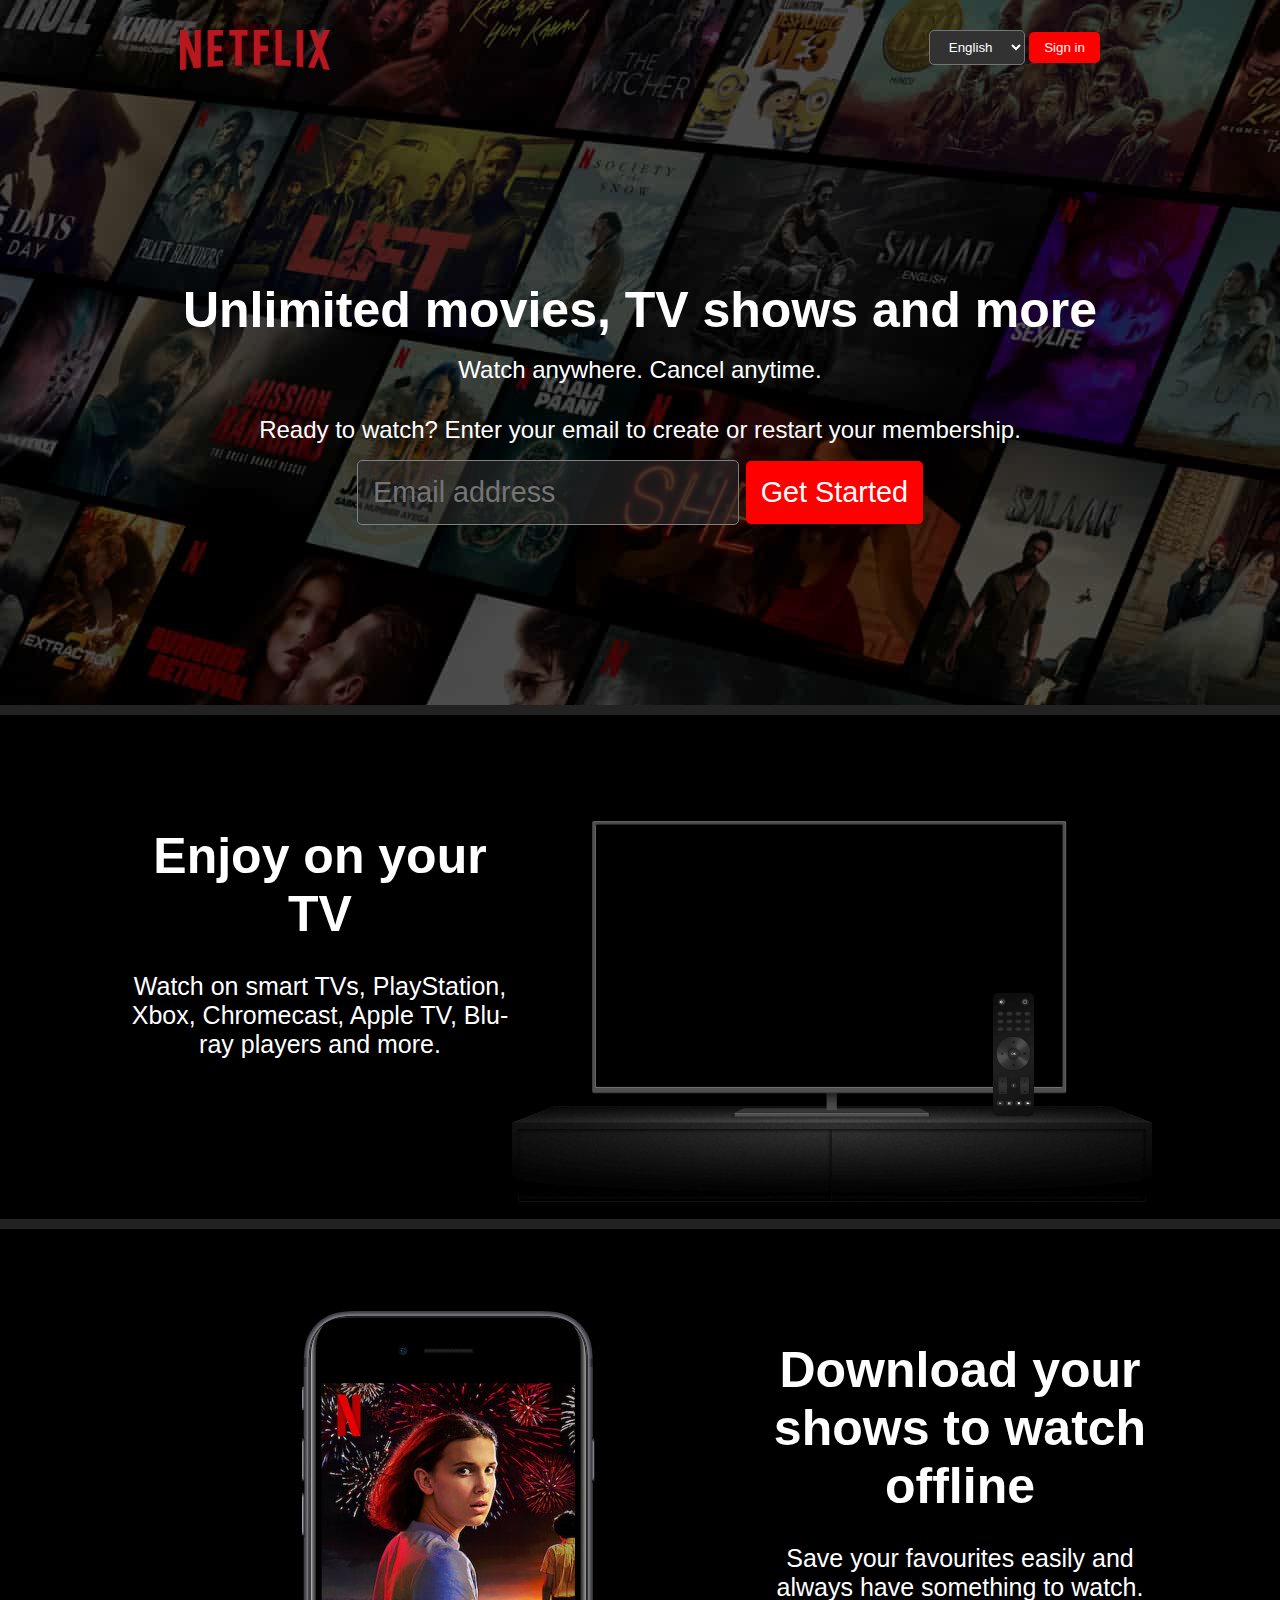
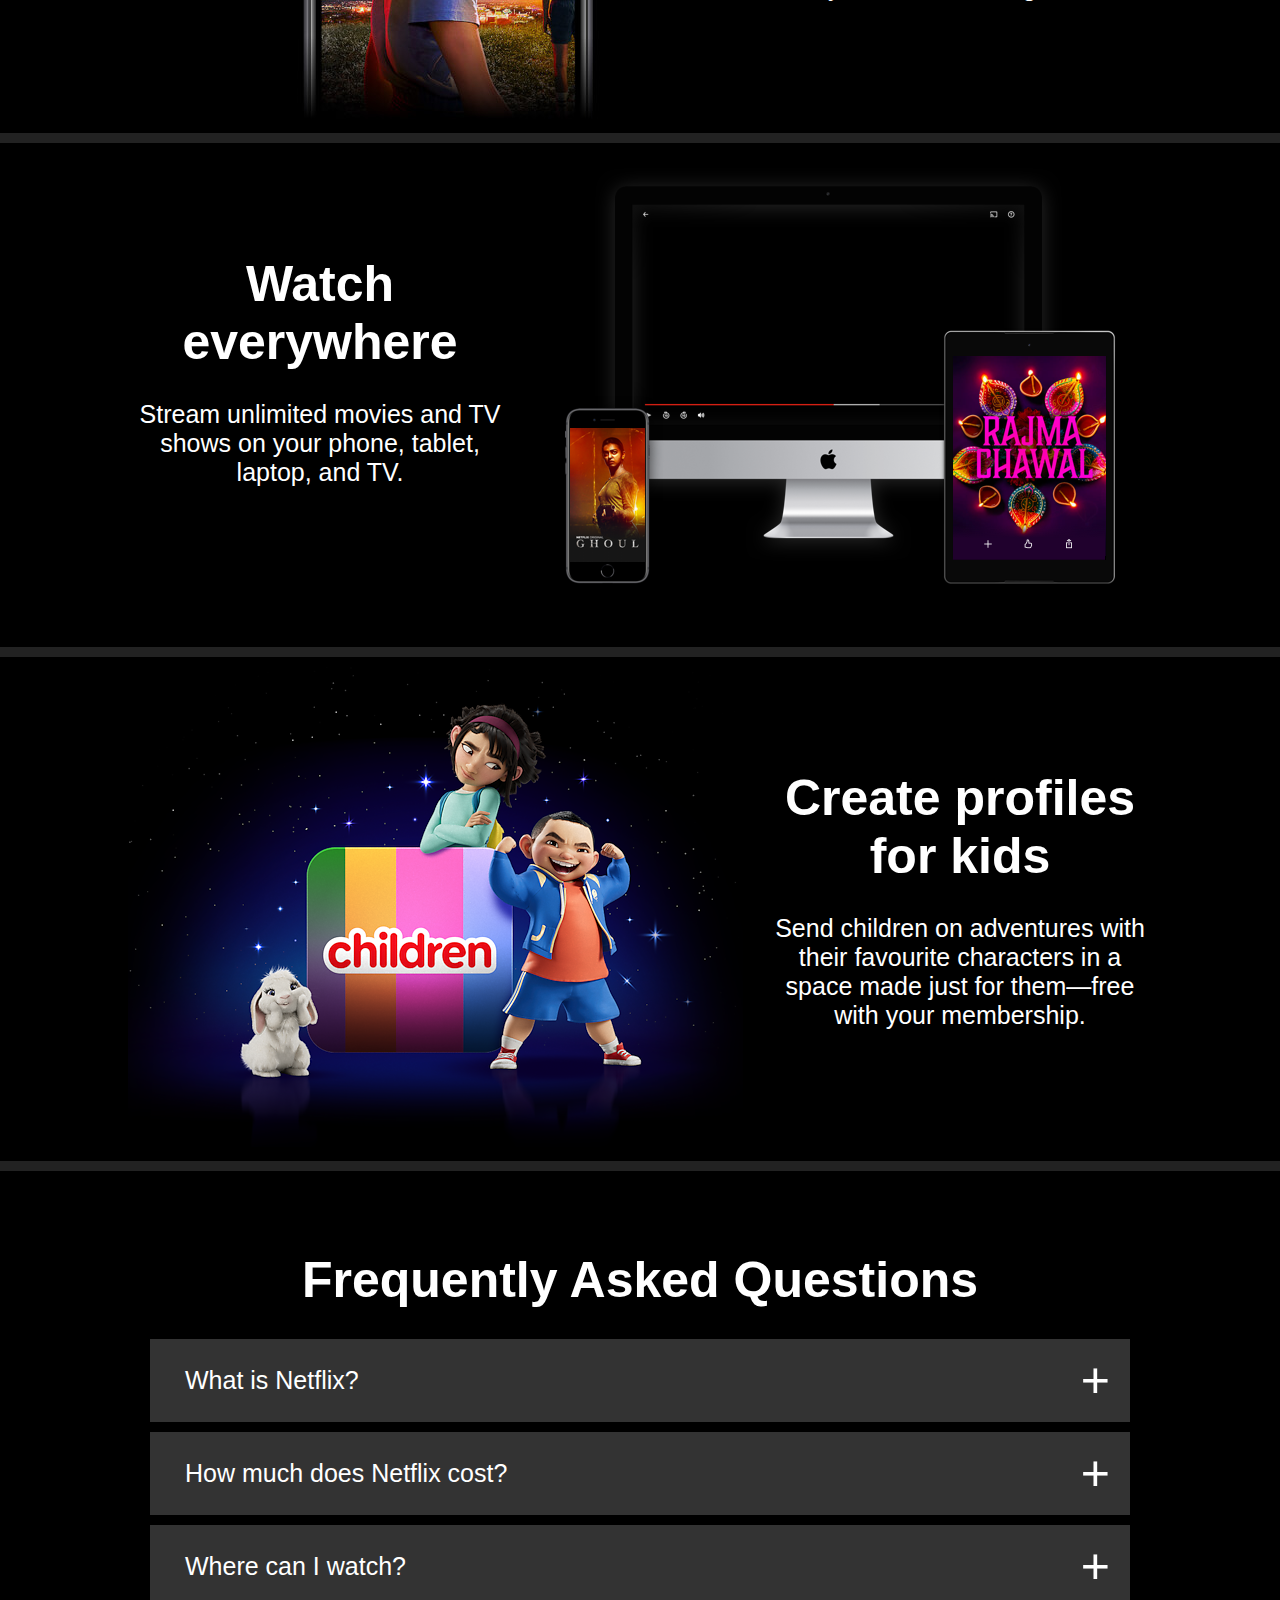
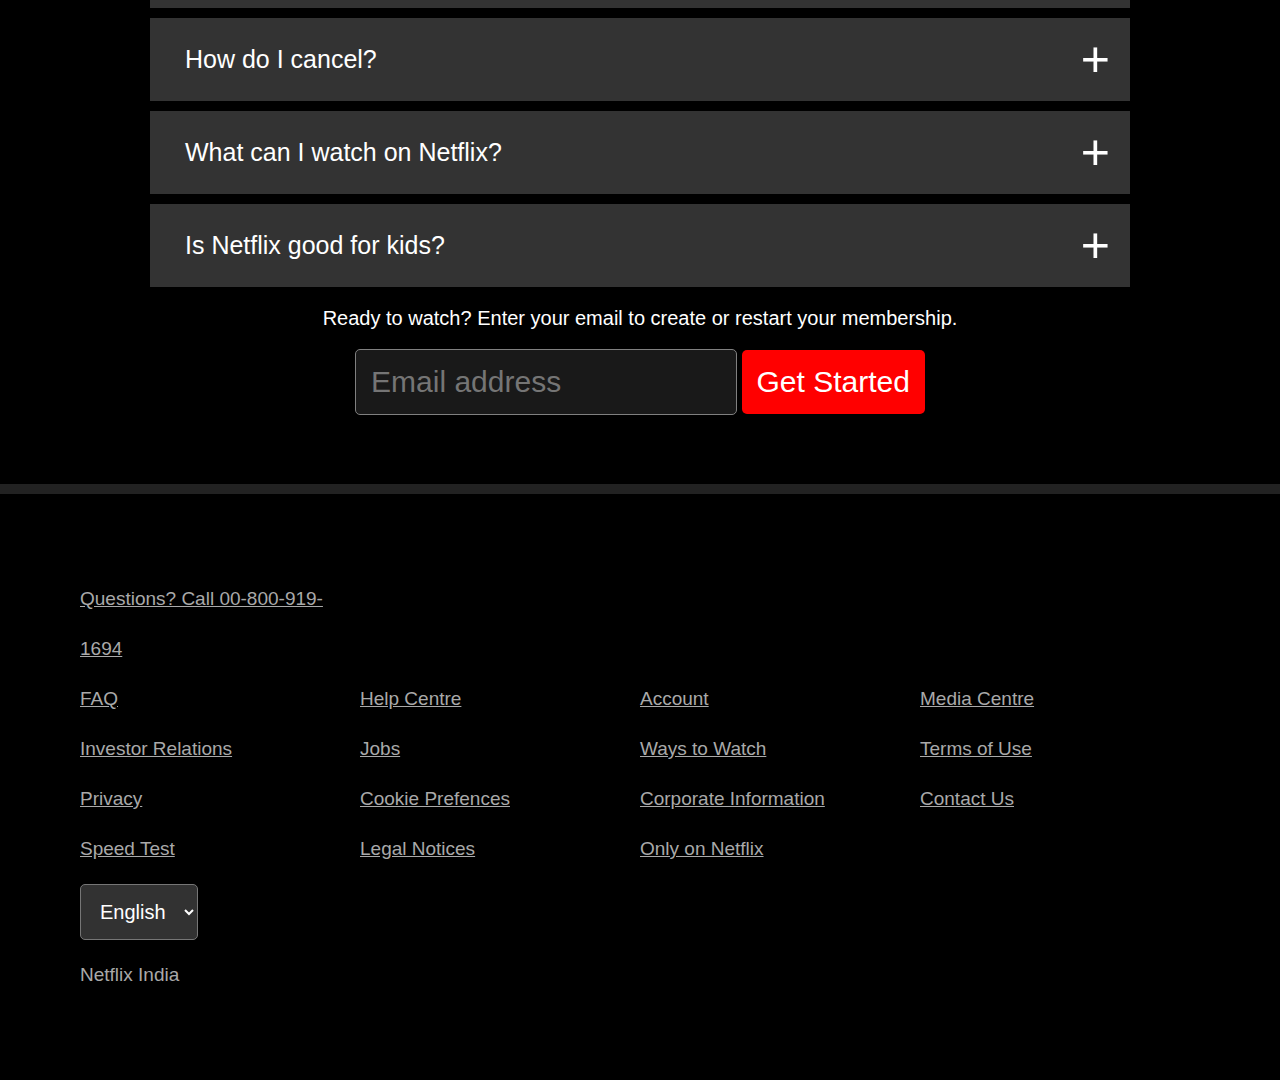
==== projects/Netflix Clone/index.html @ 965a0a36 "Added Projects" ====
<!DOCTYPE html>
<html lang="en">
<head>
    <meta charset="UTF-8">
    <meta name="viewport" content="width=device-width, initial-scale=0.1">
    <title>Netflix India - Watch TV Shows Online, Watch Movie Online</title>
    <link rel="shortcut icon" href="./img/logo.png" type="image/x-icon">
    <link rel="stylesheet" href="style.css">
</head>
<body>
    <div class="welcome">
        <header>
            <img class="full-logo" src="./img/full-logo.png" alt="full-logo">
            <div>
                <select class="lang" id="">
                    <option value="">English</option>
                    <option value="">Hindi</option>
                </select>
                <button class="sign-in">Sign in</button>
            </div>
        </header>
        <main>
            <h1>Unlimited movies, TV shows and more</h1>
            <p>Watch anywhere. Cancel anytime.</p>
            <p>Ready to watch? Enter your email to create or restart your membership.</p>
            <input type="email" placeholder="Email address" class="email">
            <button class="get-started">Get Started </button>
        </main>
    </div>
    <hr>
    <div class="box">
        <div class="text">
            <h1>Enjoy on your TV</h1>
            <br>
            <p>Watch on smart TVs, PlayStation, Xbox, Chromecast, Apple TV, Blu-ray players and more.</p>
        </div>
        <div class="pic">
            <img src="./img/tv.png" alt="">
        </div>
    </div>
    <hr>
    <div class="box">
        <div class="pic">
            <img src="./img/mobile.jpg" alt="">
        </div>
        <div class="text">
            <h1>Download your shows to watch offline</h1>
            <br>
            <p>Save your favourites easily and always have something to watch.</p>
        </div>
    </div>
    <hr>
    <div class="box">
        <div class="text">
            <h1>Watch everywhere</h1>
            <br>
            <p>Stream unlimited movies and TV shows on your phone, tablet, laptop, and TV.</p>
        </div>
        <div class="pic">
            <img src="./img/device-pile-in.png" alt="">
        </div>
    </div>
    <hr>
    <div class="box">
        <div class="pic">
            <img src="./img/animated.png" alt="">
        </div>
        <div class="text">
            <h1>Create profiles for kids</h1>
            <br>
            <p>Send children on adventures with their favourite characters in a space made just for them—free with your membership.</p>
        </div>
    </div>
    <hr>
    <div class="ques">
        <h1>Frequently Asked Questions</h1>
        <button>
            <div class="left">What is Netflix?</div>
            <div class="right">+</div>
        </button>
        <button>
            <div class="left">How much does Netflix cost?</div>
            <div class="right">+</div>
        </button>
        <button>
            <div class="left">Where can I watch?</div>
            <div class="right">+</div>
        </button>
        <button>
            <div class="left">How do I cancel?</div>
            <div class="right">+</div>
        </button>
        <button>
            <div class="left">What can I watch on Netflix?</div>
            <div class="right">+</div>
        </button>
        <button>
            <div class="left">Is Netflix good for kids?</div>
            <div class="right">+</div>
        </button>
        <p>Ready to watch? Enter your email to create or restart your membership.</p>
        <input type="email" placeholder="Email address" class="email">
        <button class="get-started">Get Started </button>
    </div>
    <hr>
    <footer>
        <ul class="items">
            <li>Questions? Call 00-800-919-1694</li>
            <li>FAQ</li>
            <li>Investor Relations</li>
            <li>Privacy</li>
            <li>Speed Test</li>
            <li>
                <select class="lang" id="">
                    <option value="">English</option>
                    <option value="">Hindi</option>
                </select>
            </li>
            <li class="noline">Netflix India</li>
        </ul>
        <ul class="items">
            <li class="hide">Questions? Call 00-800-919-1694</li>
            <li>Help Centre</li>
            <li>Jobs</li>
            <li>Cookie Prefences</li>
            <li>Legal Notices</li>
        </ul>
        <ul class="items">
            <li class="hide">Questions? Call 00-800-919-1694</li>
            <li>Account</li>
            <li>Ways to Watch</li>
            <li>Corporate Information</li>
            <li>Only on Netflix</li>
        </ul>
        <ul class="items">
            <li class="hide">Questions? Call 00-800-919-1694</li>
            <li>Media Centre</li>
            <li>Terms of Use</li>
            <li>Contact Us</li>
        </ul>
    </footer>
</body>
</html>
---- projects/Netflix Clone/style.css ----
*{
    margin: 0;
    padding: 0;
    font-family: sans-serif;
}
h1{
    font-size: 50px;
    color: white;
}
body{
    background-color: black;
}
hr{
    height: 10px;
    background-color: #222;
    border: black;
}
.welcome{
    background: url(./img/bgimg.jpg);    
}
header{
    background-color: rgba(0, 0, 0, 0.6);
    display: flex;
    justify-content: space-between;
    padding: 30px 180px;
}
.full-logo{
    width: 150px;
    height: 40px;
}
.lang{
    background-color: rgb(50, 50, 50);
    padding: 8px 15px;
    color: white;
    border-radius: 5px;
}
.sign-in{
    background-color: red;
    color: white;
    padding: 8px 15px;
    border: none;
    border-radius: 5px;
}
main{
    background-color: rgba(0, 0, 0, 0.6);
    padding: 180px 40px;
    text-align: center;
    color: white;
    font-size: x-large;
    line-height: 250%;
}
.email{
    background-color: rgba(50, 50, 50, 0.5);
    border: 1px solid grey;
    border-radius: 5px;
    padding: 15px;
    width: 350px;
    color: white;
    font-size: larger;
}
.get-started{
    background-color: red;
    color: white;
    padding: 15px;
    border: none;
    border-radius: 5px;
    font-size: larger;
}
.box{
    display: flex;
    color: white;
    padding: 10px 10%;
}
.text{
    margin: 10% 0;
    text-align: center;
    font-size: 25px;
}
.ques{
    text-align: center;
    padding: 60px 150px;
    color: white;
}
.ques h1{
    padding: 20px;
}
.ques p{
    font-size: 20px;
    padding: 10px;
}
.ques button{
    background-color: #333;
    color: white;
    border: none;
    width: 100%;
    display: flex;
    justify-content: space-between;
    padding: 12px 20px;
    margin: 10px 0;
}
.ques button:hover{
    background-color: #444;
}
.ques button .left{
    font-size: 25px;
    padding: 15px;
}
.ques button .right{
    font-size: 50px;
}
.ques .email{
    display: inline;
    font-size: 30px;
}
.ques .get-started{
    background-color: red;
    color: white;
    padding: 15px;
    border: none;
    border-radius: 5px;
    font-size: larger;
    width: unset;
    display: inline;
    font-size: 30px;
}
footer{
    display: flex;
    justify-content: left;
    padding: 80px;
    color: darkgrey;
    font-size: 19px;
}
footer .items li{
    text-decoration: underline;
}
footer .items .noline{
    text-decoration: none;
}
footer .items{
    line-height: 50px;
    list-style: none;
    padding: 0;
    margin: 0;
}
footer .lang{
    font-size: 20px;
    padding: 15px;
    margin: 10px 0;
}
footer .hide{
    visibility: hidden;
}
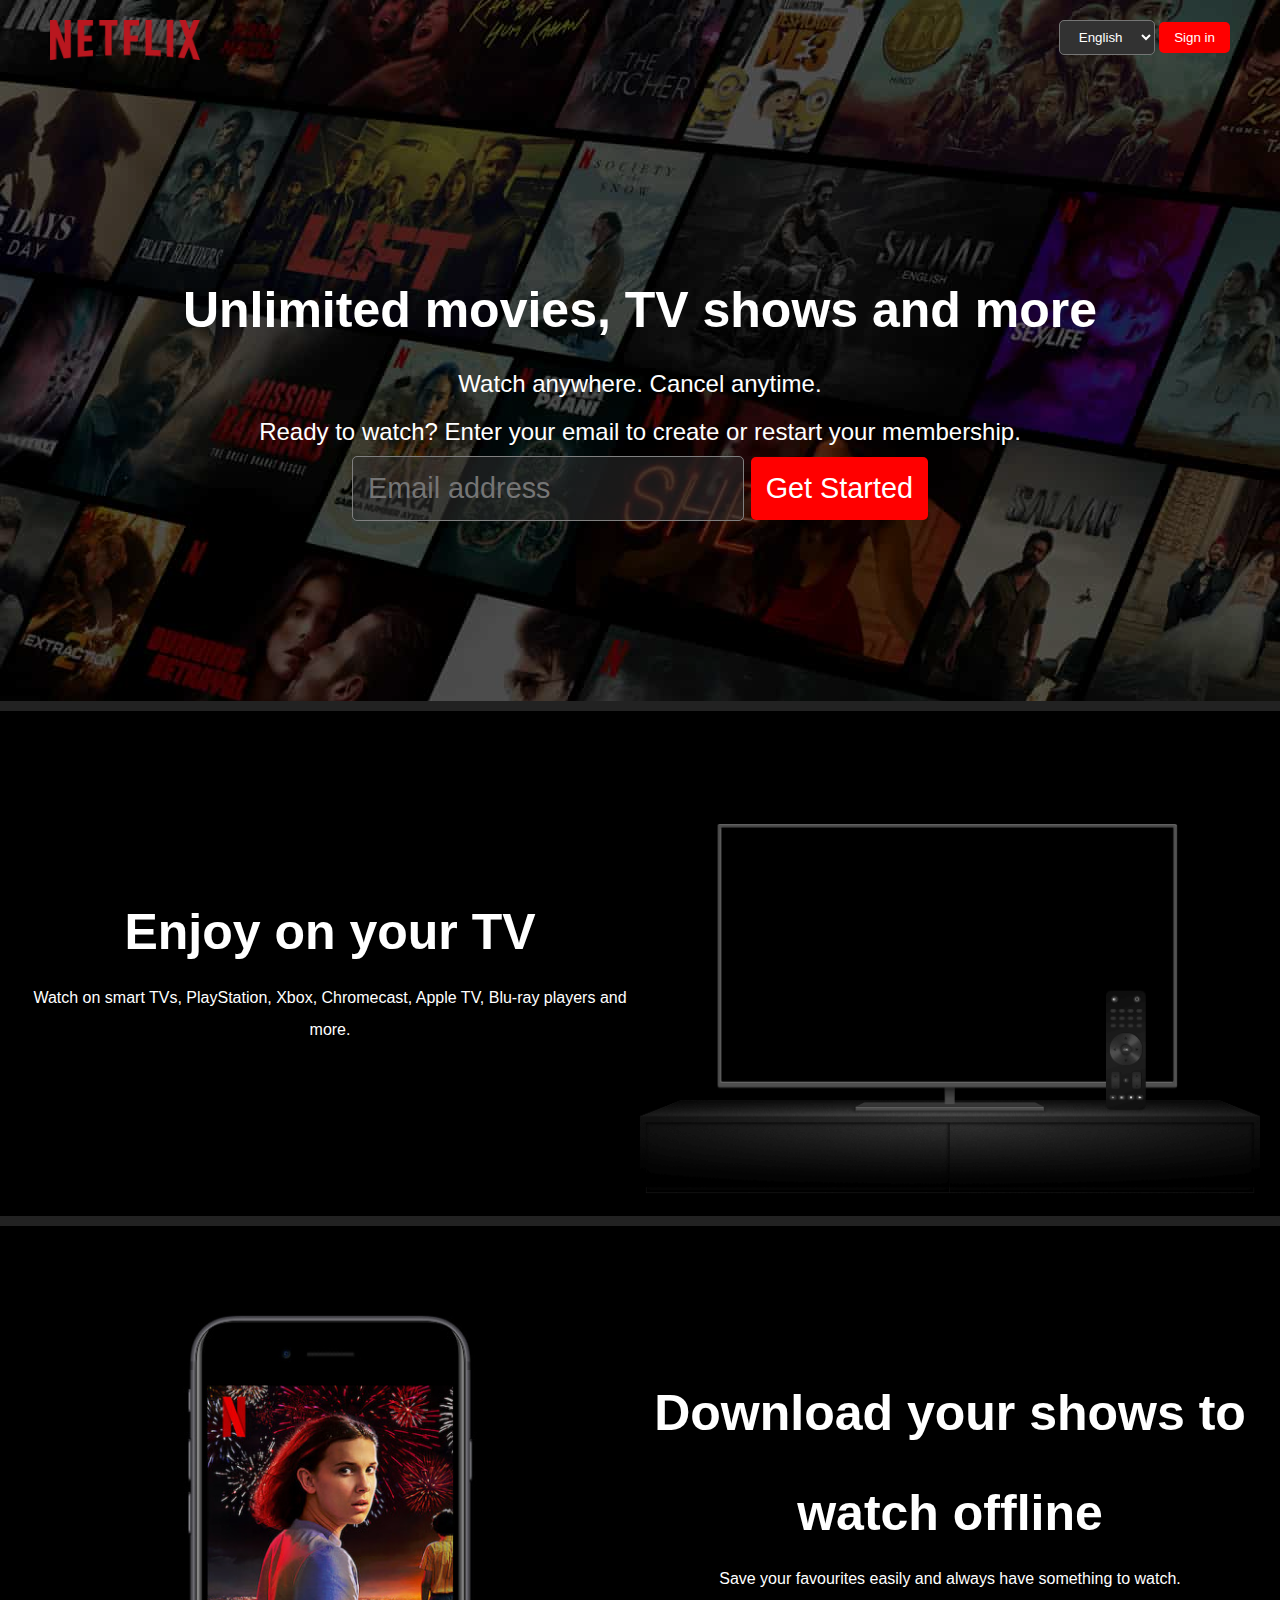
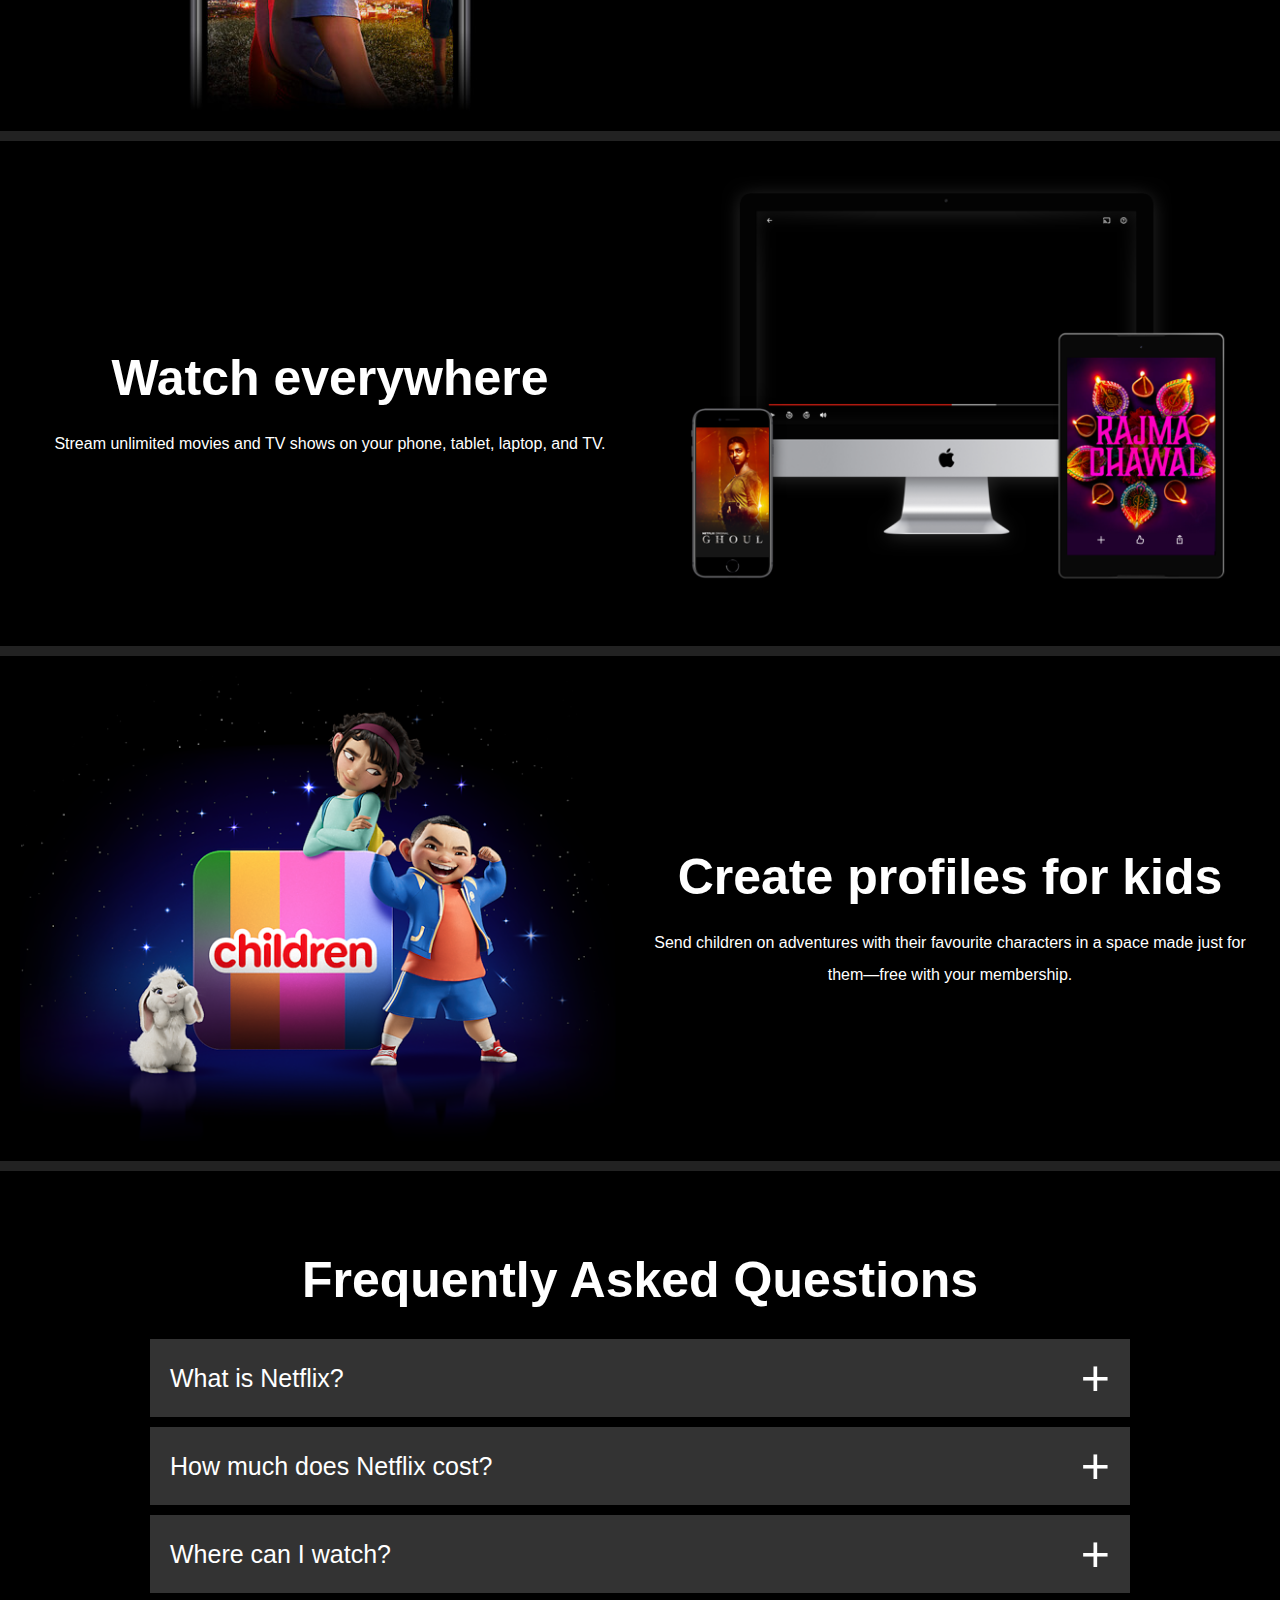
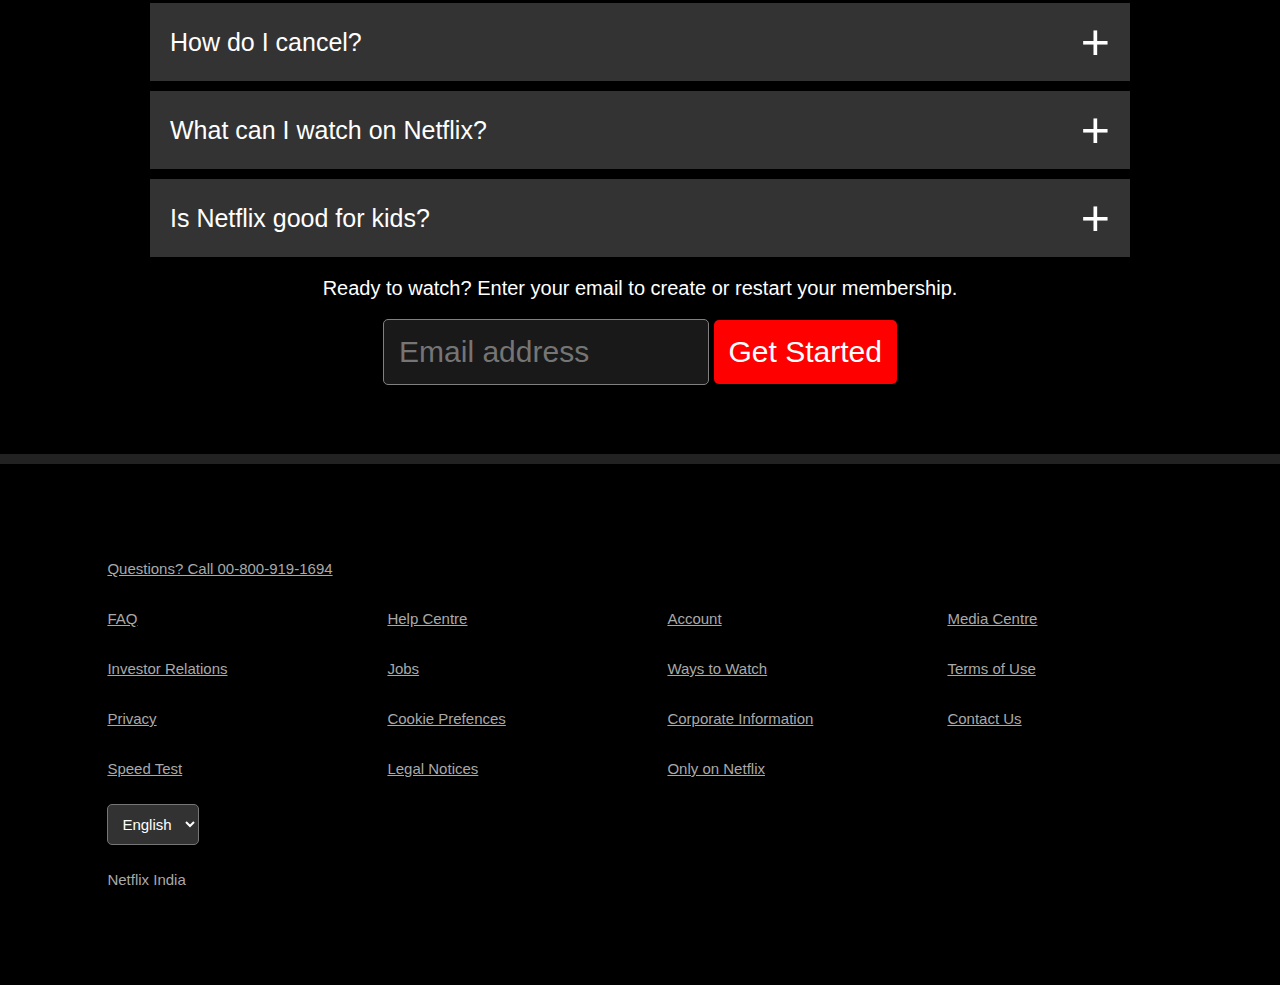
==== commit a5d4b3a8: "Improved projects" ====
--- a/projects/Netflix Clone/index.html
+++ b/projects/Netflix Clone/index.html
@@ -2,7 +2,7 @@
 <html lang="en">
 <head>
     <meta charset="UTF-8">
-    <meta name="viewport" content="width=device-width, initial-scale=0.1">
+    <meta name="viewport" content="width=device-width, initial-scale=1.0">
     <title>Netflix India - Watch TV Shows Online, Watch Movie Online</title>
     <link rel="shortcut icon" href="./img/logo.png" type="image/x-icon">
     <link rel="stylesheet" href="style.css">
@@ -31,21 +31,19 @@
     <div class="box">
         <div class="text">
             <h1>Enjoy on your TV</h1>
-            <br>
             <p>Watch on smart TVs, PlayStation, Xbox, Chromecast, Apple TV, Blu-ray players and more.</p>
         </div>
-        <div class="pic">
+        <div class="text">
             <img src="./img/tv.png" alt="">
         </div>
     </div>
     <hr>
     <div class="box">
-        <div class="pic">
+        <div class="text">
             <img src="./img/mobile.jpg" alt="">
         </div>
         <div class="text">
             <h1>Download your shows to watch offline</h1>
-            <br>
             <p>Save your favourites easily and always have something to watch.</p>
         </div>
     </div>
@@ -53,21 +51,19 @@
     <div class="box">
         <div class="text">
             <h1>Watch everywhere</h1>
-            <br>
             <p>Stream unlimited movies and TV shows on your phone, tablet, laptop, and TV.</p>
         </div>
-        <div class="pic">
+        <div class="text">
             <img src="./img/device-pile-in.png" alt="">
         </div>
     </div>
     <hr>
     <div class="box">
-        <div class="pic">
+        <div class="text">
             <img src="./img/animated.png" alt="">
         </div>
         <div class="text">
             <h1>Create profiles for kids</h1>
-            <br>
             <p>Send children on adventures with their favourite characters in a space made just for them—free with your membership.</p>
         </div>
     </div>
--- a/projects/Netflix Clone/style.css
+++ b/projects/Netflix Clone/style.css
@@ -7,6 +7,9 @@
     font-size: 50px;
     color: white;
 }
+p{
+    color: white;
+}
 body{
     background-color: black;
 }
@@ -15,6 +18,7 @@
     background-color: #222;
     border: black;
 }
+
 .welcome{
     background: url(./img/bgimg.jpg);    
 }
@@ -22,7 +26,7 @@
     background-color: rgba(0, 0, 0, 0.6);
     display: flex;
     justify-content: space-between;
-    padding: 30px 180px;
+    padding: 20px 50px;
 }
 .full-logo{
     width: 150px;
@@ -47,14 +51,14 @@
     text-align: center;
     color: white;
     font-size: x-large;
-    line-height: 250%;
+    line-height: 2;
 }
 .email{
     background-color: rgba(50, 50, 50, 0.5);
     border: 1px solid grey;
     border-radius: 5px;
     padding: 15px;
-    width: 350px;
+    width: 30%;
     color: white;
     font-size: larger;
 }
@@ -66,16 +70,29 @@
     border-radius: 5px;
     font-size: larger;
 }
+
+
 .box{
     display: flex;
-    color: white;
-    padding: 10px 10%;
-}
-.text{
-    margin: 10% 0;
+    justify-content: space-between;
+    align-items: center;
+    flex-wrap: wrap;
+    padding: 20px;
+}
+.box .text{
+    line-height: 2;
+    width: 50%;
+    display: flex;
+    flex-direction: column;
+    justify-content: center;
+    align-items: center;
     text-align: center;
-    font-size: 25px;
-}
+}
+.box .text img{
+    width: 100%;
+}
+
+
 .ques{
     text-align: center;
     padding: 60px 150px;
@@ -95,7 +112,8 @@
     width: 100%;
     display: flex;
     justify-content: space-between;
-    padding: 12px 20px;
+    align-items: center;
+    padding: 10px 20px;
     margin: 10px 0;
 }
 .ques button:hover{
@@ -103,7 +121,6 @@
 }
 .ques button .left{
     font-size: 25px;
-    padding: 15px;
 }
 .ques button .right{
     font-size: 50px;
@@ -123,12 +140,16 @@
     display: inline;
     font-size: 30px;
 }
+.ques .get-started:hover{
+    background-color: red;
+}
 footer{
     display: flex;
-    justify-content: left;
+    justify-content: space-around;
+    flex-wrap: wrap;
     padding: 80px;
     color: darkgrey;
-    font-size: 19px;
+    font-size: 15px;
 }
 footer .items li{
     text-decoration: underline;
@@ -143,10 +164,77 @@
     margin: 0;
 }
 footer .lang{
-    font-size: 20px;
-    padding: 15px;
+    font-size: 15px;
+    padding: 10px;
     margin: 10px 0;
 }
 footer .hide{
     visibility: hidden;
+}
+
+@media screen and (max-width: 700px) {
+    h1{
+        font-size: 40px;
+    }
+    header{
+        padding: 20px;
+    }
+    .full-logo{
+        width: 100px;
+        height: 30px;
+    }
+    .lang{
+        padding: 7px;
+    }
+    .sign-in{
+        padding: 7px;
+    }
+    main{
+        padding: 20px;
+        line-height: 1.5;
+        font-size: small;
+    }
+    .email{
+        width: 80%;
+        padding: 10px;
+        margin: 10px;
+    }
+    .get-started{
+        padding: 10px;
+    }
+
+    .box .text{
+        width: 100%;
+        padding: 20px;
+    }
+    .box .text img{
+        width: 100%;
+    }
+
+    .ques{
+        padding: 20px;
+    }
+    .ques button{
+        padding: 10px;
+    }
+    .ques button .left{
+        font-size: 15px;
+        padding: 10px;
+    }
+    .ques button .right{
+        font-size: 20px;
+    }
+    .ques .email{
+        font-size: 20px;
+    }
+    .ques .get-started{
+        font-size: medium;
+        padding: 10px;
+    }
+    footer{
+        padding: 20px;
+    }
+    footer .items{
+        line-height: 1.5;
+    }
 }